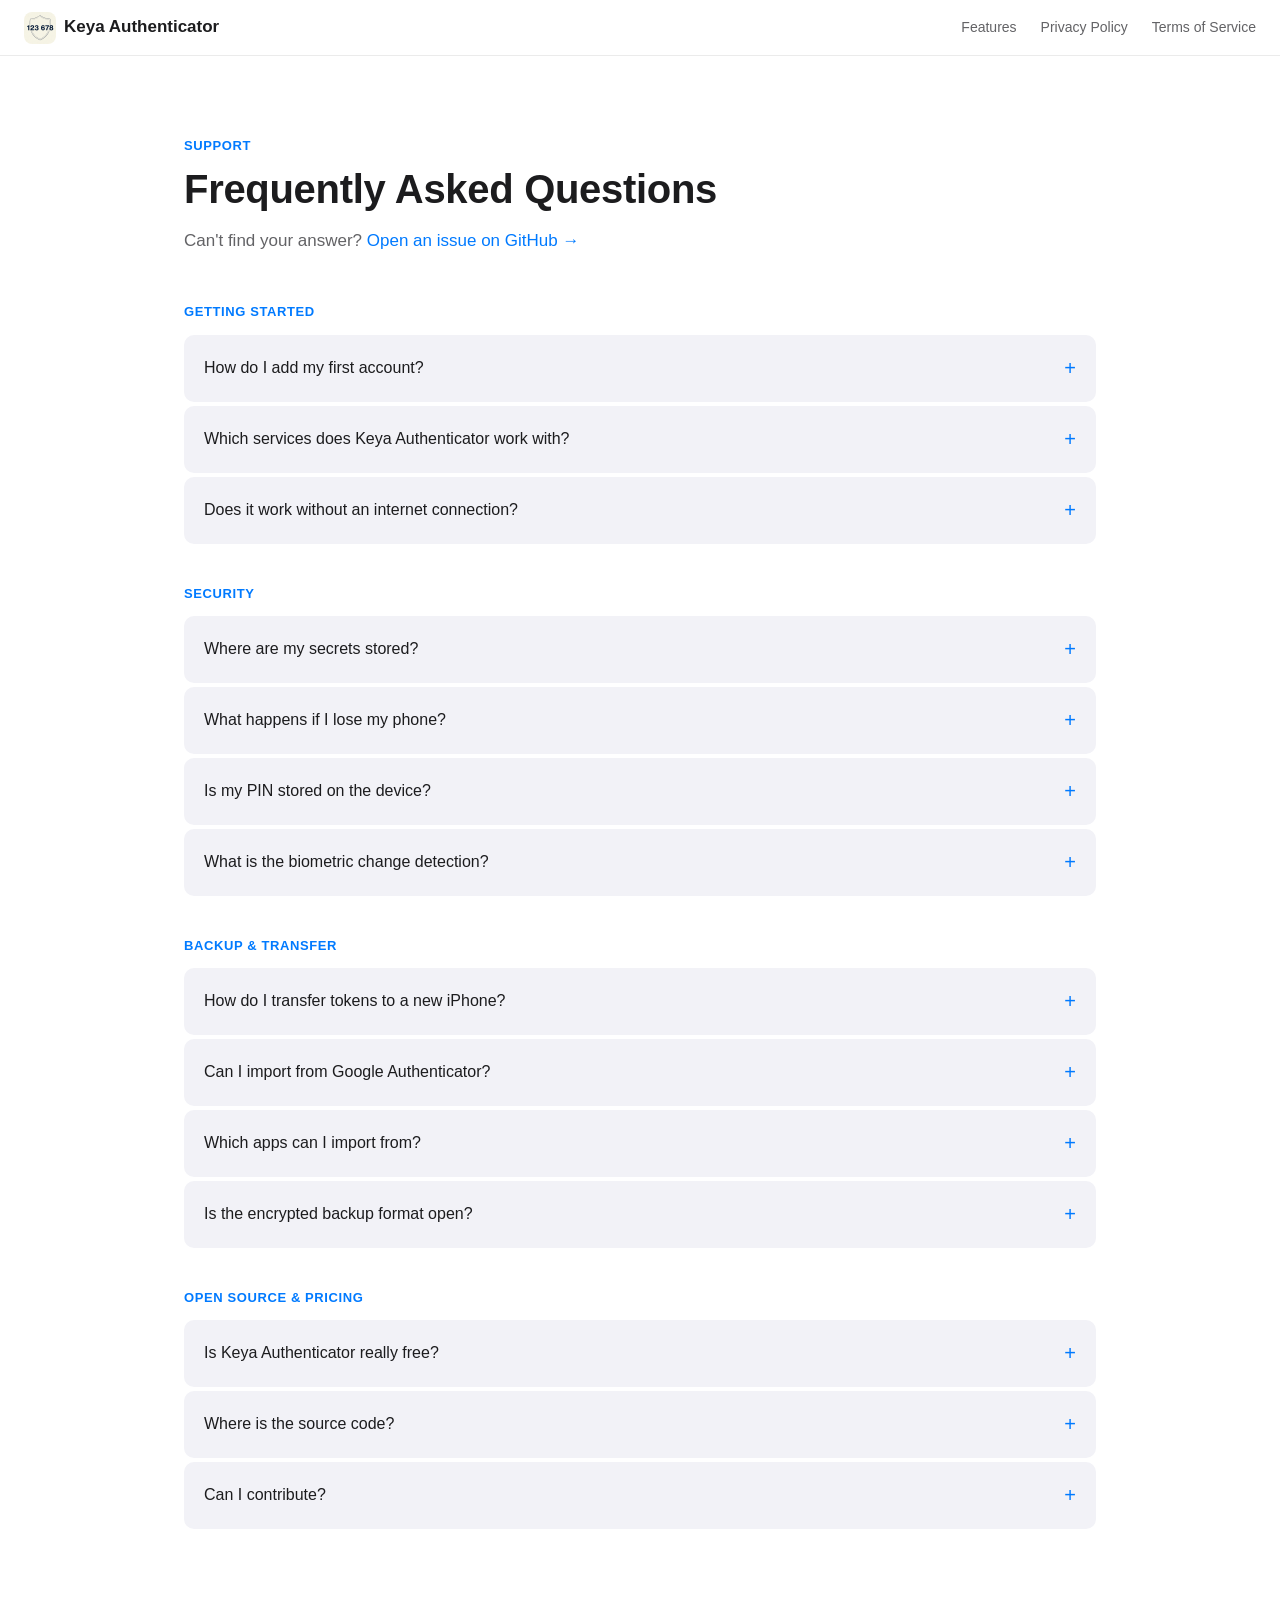
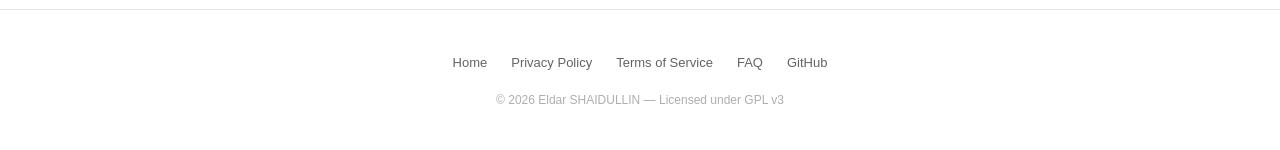
==== docs/faq.html @ 8ba1ea41 "Add docs, license, and readme" ====
<!DOCTYPE html>
<html lang="en">
<head>
  <meta charset="UTF-8" />
  <meta name="viewport" content="width=device-width, initial-scale=1.0" />
  <title>FAQ — Keya Authenticator</title>
  <meta name="description" content="Frequently asked questions about Keya Authenticator." />
  <link rel="stylesheet" href="style.css" />
</head>
<body>

<nav class="nav">
  <a class="nav-brand" href="index.html">
    <img class="app-icon" src="icon.png" alt="Keya Authenticator" />
    Keya Authenticator
  </a>
  <ul class="nav-links">
    <li><a href="index.html#features">Features</a></li>
    <li><a href="privacy.html">Privacy Policy</a></li>
    <li><a href="terms.html">Terms of Service</a></li>
  </ul>
</nav>

<div class="section">
  <div class="section-label">Support</div>
  <h2>Frequently Asked Questions</h2>
  <p class="section-sub">Can't find your answer?
    <a href="https://github.com/esxx/Keya-Authenticator/issues" style="color:var(--blue);text-decoration:none;">Open an issue on GitHub →</a>
  </p>

  <!-- Getting Started -->
  <h3 style="font-size:13px;font-weight:600;letter-spacing:.6px;text-transform:uppercase;color:var(--blue);margin-bottom:12px;">Getting Started</h3>
  <div class="faq-list" style="margin-bottom:40px;">

    <details>
      <summary>How do I add my first account?</summary>
      <div class="faq-answer">
        Tap the <strong>+</strong> button in the top-right corner. You can scan a QR
        code from your computer screen, import a QR code saved as a photo, or enter
        the secret key manually. Most services show a QR code on their
        "Two-factor authentication setup" page.
      </div>
    </details>

    <details>
      <summary>Which services does Keya Authenticator work with?</summary>
      <div class="faq-answer">
        Any service that supports the TOTP standard (RFC 6238) or HOTP standard
        (RFC 4226). This includes Google, GitHub, Dropbox, Twitter/X, Amazon AWS,
        Microsoft, Facebook, Apple ID, and hundreds more.
      </div>
    </details>

    <details>
      <summary>Does it work without an internet connection?</summary>
      <div class="faq-answer">
        Yes — completely. TOTP codes are generated mathematically from your secret
        and the current time. No network connection is ever needed, and the app has
        no network entitlements at all.
      </div>
    </details>

  </div>

  <!-- Security -->
  <h3 style="font-size:13px;font-weight:600;letter-spacing:.6px;text-transform:uppercase;color:var(--blue);margin-bottom:12px;">Security</h3>
  <div class="faq-list" style="margin-bottom:40px;">

    <details>
      <summary>Where are my secrets stored?</summary>
      <div class="faq-answer">
        All 2FA secrets are stored in the iOS Keychain using
        <code>kSecAttrAccessibleWhenUnlockedThisDeviceOnly</code>. This means they
        are encrypted by the secure enclave, unavailable when the screen is locked,
        and cannot be transferred to another device via backup.
      </div>
    </details>

    <details>
      <summary>What happens if I lose my phone?</summary>
      <div class="faq-answer">
        <strong>Your codes are gone unless you have a backup.</strong> This is by
        design — the strict Keychain protection that keeps your secrets safe also
        means they cannot be silently copied. Use <strong>Settings → Export (Backup)</strong>
        regularly and store the backup file somewhere safe (encrypted external drive,
        password manager, etc.).
      </div>
    </details>

    <details>
      <summary>Is my PIN stored on the device?</summary>
      <div class="faq-answer">
        Never in plaintext. Your PIN is hashed using PBKDF2-HMAC-SHA256 with
        100,000 iterations and stored in the Keychain. The original PIN cannot be
        recovered from the stored hash.
      </div>
    </details>

    <details>
      <summary>What is the biometric change detection?</summary>
      <div class="faq-answer">
        Keya Authenticator records a fingerprint of the biometric database when you
        set your PIN. If new fingerprints or Face ID scans are added to your device,
        the app detects the change and disables biometric unlock as a security
        precaution. You can re-enable it in <strong>Settings → App Lock</strong>
        after confirming the change was made by you.
      </div>
    </details>

  </div>

  <!-- Backup & Transfer -->
  <h3 style="font-size:13px;font-weight:600;letter-spacing:.6px;text-transform:uppercase;color:var(--blue);margin-bottom:12px;">Backup &amp; Transfer</h3>
  <div class="faq-list" style="margin-bottom:40px;">

    <details>
      <summary>How do I transfer tokens to a new iPhone?</summary>
      <div class="faq-answer">
        Go to <strong>Settings → Export (Backup)</strong> and create an encrypted
        backup. Save the file to Files, AirDrop it to your new phone, then open ES
        Authenticator on the new device and import the backup.
        Alternatively, export individual tokens as QR codes and scan them on the
        new device.
      </div>
    </details>

    <details>
      <summary>Can I import from Google Authenticator?</summary>
      <div class="faq-answer">
        Yes. In Google Authenticator, go to <strong>Transfer accounts → Export accounts</strong>
        and scan the QR code(s) with Keya Authenticator's import function. All tokens
        will be imported in one step.
      </div>
    </details>

    <details>
      <summary>Which apps can I import from?</summary>
      <div class="faq-answer">
        Keya Authenticator supports importing from:
        <ul style="margin-top:8px;">
          <li>Google Authenticator (migration QR codes)</li>
          <li>Aegis (JSON export)</li>
          <li>2FAS (JSON export)</li>
          <li>Raivo (JSON export)</li>
          <li>LastPass Authenticator</li>
          <li>Keya Authenticator encrypted or plaintext JSON backups</li>
          <li>Any plain <code>otpauth://</code> URI or QR code</li>
        </ul>
      </div>
    </details>

    <details>
      <summary>Is the encrypted backup format open?</summary>
      <div class="faq-answer">
        Yes. Backups use AES-256-GCM encryption with a PBKDF2-HMAC-SHA256 derived
        key (100,000 iterations). The format is documented in the source code and
        can be decrypted with any standard cryptographic tool given the password.
      </div>
    </details>

  </div>

  <!-- Open Source -->
  <h3 style="font-size:13px;font-weight:600;letter-spacing:.6px;text-transform:uppercase;color:var(--blue);margin-bottom:12px;">Open Source &amp; Pricing</h3>
  <div class="faq-list">

    <details>
      <summary>Is Keya Authenticator really free?</summary>
      <div class="faq-answer">
        Yes, completely and permanently. All features are available with no purchase.
        The optional tip jar in Settings lets you support development if you find the
        app valuable, but it is entirely voluntary and unlocks nothing.
      </div>
    </details>

    <details>
      <summary>Where is the source code?</summary>
      <div class="faq-answer">
        On GitHub at
        <a href="https://github.com/esxx/Keya-Authenticator">github.com/esxx/keya-authenticator</a>,
        licensed under GPL v3. You can read it, audit it, compile it yourself, or
        contribute.
      </div>
    </details>

    <details>
      <summary>Can I contribute?</summary>
      <div class="faq-answer">
        Absolutely. Open an issue or a pull request on GitHub. Please note that by
        contributing you agree that your code will be licensed under GPL v3.
      </div>
    </details>

  </div>
</div>

<footer>
  <ul class="footer-links">
    <li><a href="index.html">Home</a></li>
    <li><a href="privacy.html">Privacy Policy</a></li>
    <li><a href="terms.html">Terms of Service</a></li>
    <li><a href="faq.html">FAQ</a></li>
    <li><a href="https://github.com/esxx/Keya-Authenticator">GitHub</a></li>
  </ul>
  <p>© 2026 Eldar SHAIDULLIN — Licensed under GPL v3</p>
</footer>

</body>
</html>
---- docs/style.css ----
/* ─── Reset & Base ─────────────────────────────────────────────────── */
*, *::before, *::after { box-sizing: border-box; margin: 0; padding: 0; }

:root {
  --blue:        #007AFF;
  --blue-dark:   #0056CC;
  --red:         #FF3B30;
  --green:       #34C759;
  --gray-1:      #1C1C1E;
  --gray-2:      #3A3A3C;
  --gray-3:      #636366;
  --gray-4:      #AEAEB2;
  --gray-5:      #E5E5EA;
  --gray-6:      #F2F2F7;
  --white:       #FFFFFF;
  --radius-sm:   10px;
  --radius-md:   16px;
  --radius-lg:   24px;
  --shadow:      0 4px 24px rgba(0,0,0,.08);
  --shadow-lg:   0 12px 48px rgba(0,0,0,.14);
  --nav-height:  56px;
  --font:        -apple-system, "SF Pro Display", BlinkMacSystemFont, "Segoe UI", sans-serif;
  --font-round:  -apple-system, "SF Pro Rounded", BlinkMacSystemFont, sans-serif;
}

html { scroll-behavior: smooth; -webkit-text-size-adjust: 100%; }

body {
  font-family: var(--font);
  background: var(--white);
  color: var(--gray-1);
  line-height: 1.55;
  -webkit-font-smoothing: antialiased;
}

/* ─── Nav ────────────────────────────────────────────────────────────── */
.nav {
  position: sticky;
  top: 0;
  z-index: 100;
  height: var(--nav-height);
  display: flex;
  align-items: center;
  justify-content: space-between;
  padding: 0 24px;
  background: rgba(255,255,255,.72);
  backdrop-filter: saturate(180%) blur(20px);
  -webkit-backdrop-filter: saturate(180%) blur(20px);
  border-bottom: 1px solid rgba(0,0,0,.08);
}

.nav-brand {
  display: flex;
  align-items: center;
  gap: 8px;
  font-size: 17px;
  font-weight: 600;
  color: var(--gray-1);
  text-decoration: none;
}

.nav-brand .app-icon {
  width: 32px;
  height: 32px;
  border-radius: 8px;
  overflow: hidden;
  flex-shrink: 0;
}

.nav-links {
  display: flex;
  gap: 24px;
  list-style: none;
}

.nav-links a {
  font-size: 14px;
  font-weight: 500;
  color: var(--gray-3);
  text-decoration: none;
  transition: color .15s;
}

.nav-links a:hover { color: var(--blue); }

/* ─── Hero ───────────────────────────────────────────────────────────── */
.hero {
  text-align: center;
  padding: 96px 24px 80px;
  background: linear-gradient(180deg, #F2F2F7 0%, #FFFFFF 100%);
}

.hero-badge {
  display: inline-flex;
  align-items: center;
  gap: 6px;
  background: rgba(0,122,255,.10);
  color: var(--blue);
  font-size: 13px;
  font-weight: 600;
  padding: 5px 12px;
  border-radius: 100px;
  margin-bottom: 20px;
  letter-spacing: .2px;
}

.hero h1 {
  font-size: clamp(36px, 6vw, 64px);
  font-weight: 700;
  letter-spacing: -.5px;
  line-height: 1.1;
  margin-bottom: 20px;
  color: var(--gray-1);
}

.hero-sub {
  font-size: clamp(16px, 2.5vw, 20px);
  color: var(--gray-3);
  max-width: 560px;
  margin: 0 auto 40px;
  line-height: 1.5;
}

.btn-group {
  display: flex;
  gap: 12px;
  justify-content: center;
  flex-wrap: wrap;
}

.btn {
  display: inline-flex;
  align-items: center;
  gap: 8px;
  padding: 13px 24px;
  border-radius: var(--radius-sm);
  font-size: 15px;
  font-weight: 600;
  text-decoration: none;
  transition: transform .15s, box-shadow .15s, opacity .15s;
  cursor: pointer;
  border: none;
}

.btn:hover { transform: translateY(-1px); box-shadow: var(--shadow); }
.btn:active { transform: translateY(0); opacity: .85; }

.btn-primary {
  background: var(--blue);
  color: var(--white);
}

.btn-secondary {
  background: var(--gray-6);
  color: var(--gray-1);
}

.app-store-badge {
  height: 44px;
  display: inline-block;
  background: var(--gray-1);
  color: var(--white);
  padding: 0 20px;
  border-radius: 10px;
  font-size: 14px;
  font-weight: 600;
  line-height: 44px;
  text-decoration: none;
  transition: opacity .15s;
}
.app-store-badge:hover { opacity: .85; }

/* ─── Section ────────────────────────────────────────────────────────── */
.section {
  padding: 80px 24px;
  max-width: 960px;
  margin: 0 auto;
}

.section-label {
  font-size: 13px;
  font-weight: 600;
  letter-spacing: .6px;
  text-transform: uppercase;
  color: var(--blue);
  margin-bottom: 10px;
}

.section h2 {
  font-size: clamp(26px, 4vw, 40px);
  font-weight: 700;
  letter-spacing: -.3px;
  line-height: 1.15;
  margin-bottom: 16px;
}

.section-sub {
  font-size: 17px;
  color: var(--gray-3);
  max-width: 560px;
  margin-bottom: 48px;
  line-height: 1.55;
}

/* ─── Feature Grid ───────────────────────────────────────────────────── */
.feature-grid {
  display: grid;
  grid-template-columns: repeat(auto-fill, minmax(260px, 1fr));
  gap: 16px;
}

.feature-card {
  background: var(--gray-6);
  border-radius: var(--radius-md);
  padding: 28px 24px;
  transition: transform .2s, box-shadow .2s;
}

.feature-card:hover {
  transform: translateY(-3px);
  box-shadow: var(--shadow);
}

.feature-icon {
  width: 48px;
  height: 48px;
  border-radius: 12px;
  display: flex;
  align-items: center;
  justify-content: center;
  font-size: 22px;
  margin-bottom: 16px;
}

.feature-card h3 {
  font-size: 17px;
  font-weight: 600;
  margin-bottom: 6px;
}

.feature-card p {
  font-size: 14px;
  color: var(--gray-3);
  line-height: 1.5;
}

/* ─── Highlight Banner ───────────────────────────────────────────────── */
.banner {
  background: linear-gradient(135deg, #007AFF 0%, #0056CC 100%);
  border-radius: var(--radius-lg);
  padding: 56px 40px;
  text-align: center;
  color: var(--white);
  margin: 0 24px;
}

.banner h2 {
  font-size: clamp(24px, 4vw, 36px);
  font-weight: 700;
  letter-spacing: -.3px;
  margin-bottom: 12px;
}

.banner p {
  font-size: 17px;
  opacity: .85;
  max-width: 480px;
  margin: 0 auto 32px;
  line-height: 1.5;
}

/* ─── Privacy Pillars ────────────────────────────────────────────────── */
.pillar-grid {
  display: grid;
  grid-template-columns: repeat(auto-fill, minmax(220px, 1fr));
  gap: 16px;
}

.pillar {
  border: 1.5px solid var(--gray-5);
  border-radius: var(--radius-md);
  padding: 24px;
  text-align: center;
}

.pillar .icon { font-size: 32px; margin-bottom: 12px; display: block; }
.pillar h3 { font-size: 15px; font-weight: 600; margin-bottom: 6px; }
.pillar p  { font-size: 13px; color: var(--gray-3); line-height: 1.5; }

/* ─── Prose (privacy / terms) ────────────────────────────────────────── */
.prose {
  max-width: 720px;
  margin: 0 auto;
  padding: 64px 24px;
}

.prose h1 {
  font-size: clamp(28px, 4vw, 40px);
  font-weight: 700;
  letter-spacing: -.3px;
  margin-bottom: 8px;
}

.prose .meta {
  font-size: 14px;
  color: var(--gray-4);
  margin-bottom: 40px;
  display: block;
}

.prose h2 {
  font-size: 20px;
  font-weight: 600;
  margin: 40px 0 10px;
}

.prose p, .prose li {
  font-size: 16px;
  color: var(--gray-2);
  line-height: 1.7;
  margin-bottom: 12px;
}

.prose ul { padding-left: 20px; }
.prose ul li { margin-bottom: 6px; }

.prose a { color: var(--blue); text-decoration: none; }
.prose a:hover { text-decoration: underline; }

.prose .callout {
  background: rgba(0,122,255,.07);
  border-left: 3px solid var(--blue);
  border-radius: 0 var(--radius-sm) var(--radius-sm) 0;
  padding: 16px 20px;
  margin: 24px 0;
  font-size: 15px;
  color: var(--gray-1);
}

/* ─── FAQ ────────────────────────────────────────────────────────────── */
.faq-list { display: flex; flex-direction: column; gap: 2px; }

details {
  border-radius: var(--radius-sm);
  overflow: hidden;
}

details + details { margin-top: 2px; }

summary {
  display: flex;
  justify-content: space-between;
  align-items: center;
  padding: 18px 20px;
  font-size: 16px;
  font-weight: 500;
  background: var(--gray-6);
  cursor: pointer;
  list-style: none;
  -webkit-appearance: none;
  gap: 12px;
}

summary::-webkit-details-marker { display: none; }

summary::after {
  content: "+";
  font-size: 20px;
  font-weight: 300;
  color: var(--blue);
  flex-shrink: 0;
  transition: transform .2s;
}

details[open] summary::after { transform: rotate(45deg); }
details[open] summary { background: var(--gray-5); }

.faq-answer {
  padding: 16px 20px 20px;
  font-size: 15px;
  color: var(--gray-2);
  line-height: 1.65;
  background: var(--gray-6);
}

/* ─── Footer ─────────────────────────────────────────────────────────── */
footer {
  border-top: 1px solid var(--gray-5);
  padding: 40px 24px;
  text-align: center;
}

.footer-links {
  display: flex;
  justify-content: center;
  gap: 24px;
  flex-wrap: wrap;
  list-style: none;
  margin-bottom: 16px;
}

.footer-links a {
  font-size: 13px;
  color: var(--gray-3);
  text-decoration: none;
  transition: color .15s;
}

.footer-links a:hover { color: var(--blue); }

footer p {
  font-size: 12px;
  color: var(--gray-4);
  line-height: 1.6;
}

/* ─── Divider ────────────────────────────────────────────────────────── */
.divider {
  height: 1px;
  background: var(--gray-5);
  margin: 0 24px;
}

/* ─── Dark mode ──────────────────────────────────────────────────────── */
@media (prefers-color-scheme: dark) {
  body { background: #000; color: #F5F5F7; }

  .nav {
    background: rgba(0,0,0,.72);
    border-bottom-color: rgba(255,255,255,.1);
  }

  .nav-brand { color: #F5F5F7; }

  .hero { background: linear-gradient(180deg, #1C1C1E 0%, #000 100%); }
  .hero h1 { color: #F5F5F7; }

  .feature-card { background: #1C1C1E; }
  .pillar { border-color: #3A3A3C; }

  .prose h1, .prose h2 { color: #F5F5F7; }
  .prose p, .prose li { color: #AEAEB2; }
  .prose .callout { background: rgba(0,122,255,.12); color: #F5F5F7; }

  summary { background: #1C1C1E; color: #F5F5F7; }
  details[open] summary { background: #2C2C2E; }
  .faq-answer { background: #1C1C1E; color: #AEAEB2; }

  .divider { background: #3A3A3C; }
  footer { border-top-color: #3A3A3C; }
}

/* ─── Responsive ─────────────────────────────────────────────────────── */
@media (max-width: 600px) {
  .nav-links { display: none; }
  .hero { padding: 64px 20px 56px; }
  .banner { padding: 40px 24px; margin: 0 16px; }
  .section { padding: 56px 20px; }
}
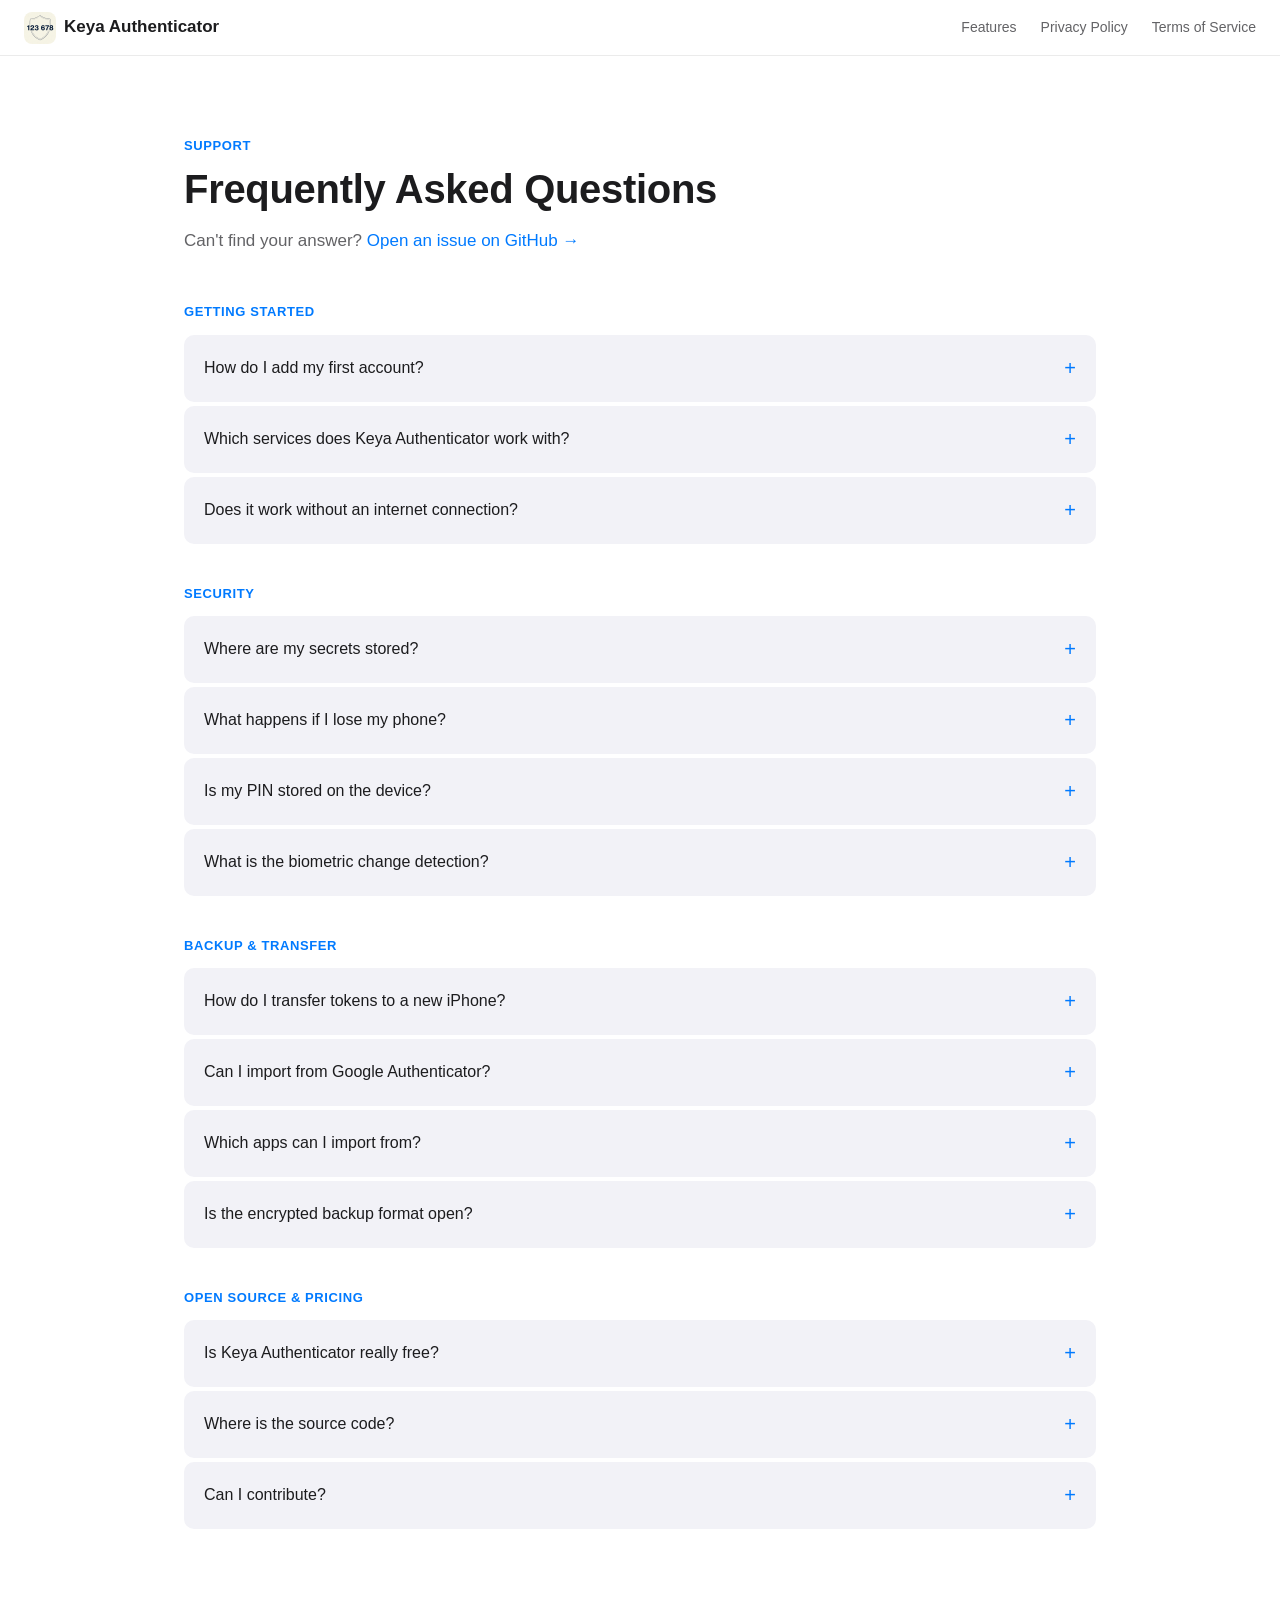
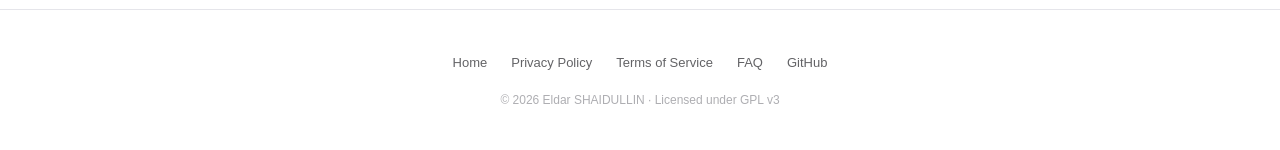
==== commit 586b7cd9: "Update website and README" ====
--- a/docs/faq.html
+++ b/docs/faq.html
@@ -3,7 +3,7 @@
 <head>
   <meta charset="UTF-8" />
   <meta name="viewport" content="width=device-width, initial-scale=1.0" />
-  <title>FAQ — Keya Authenticator</title>
+  <title>FAQ | Keya Authenticator</title>
   <meta name="description" content="Frequently asked questions about Keya Authenticator." />
   <link rel="stylesheet" href="style.css" />
 </head>
@@ -54,7 +54,7 @@
     <details>
       <summary>Does it work without an internet connection?</summary>
       <div class="faq-answer">
-        Yes — completely. TOTP codes are generated mathematically from your secret
+        Yes, completely. TOTP codes are generated mathematically from your secret
         and the current time. No network connection is ever needed, and the app has
         no network entitlements at all.
       </div>
@@ -80,7 +80,7 @@
       <summary>What happens if I lose my phone?</summary>
       <div class="faq-answer">
         <strong>Your codes are gone unless you have a backup.</strong> This is by
-        design — the strict Keychain protection that keeps your secrets safe also
+        design: the strict Keychain protection that keeps your secrets safe also
         means they cannot be silently copied. Use <strong>Settings → Export (Backup)</strong>
         regularly and store the backup file somewhere safe (encrypted external drive,
         password manager, etc.).
@@ -117,7 +117,7 @@
       <summary>How do I transfer tokens to a new iPhone?</summary>
       <div class="faq-answer">
         Go to <strong>Settings → Export (Backup)</strong> and create an encrypted
-        backup. Save the file to Files, AirDrop it to your new phone, then open ES
+        backup. Save the file to Files, AirDrop it to your new phone, then open Keya
         Authenticator on the new device and import the backup.
         Alternatively, export individual tokens as QR codes and scan them on the
         new device.
@@ -141,7 +141,7 @@
           <li>Google Authenticator (migration QR codes)</li>
           <li>Aegis (JSON export)</li>
           <li>2FAS (JSON export)</li>
-          <li>Raivo (JSON export)</li>
+          <li>Raivo (the JSON file from its encrypted ZIP export; extract the archive on a computer first)</li>
           <li>LastPass Authenticator</li>
           <li>Keya Authenticator encrypted or plaintext JSON backups</li>
           <li>Any plain <code>otpauth://</code> URI or QR code</li>
@@ -153,7 +153,7 @@
       <summary>Is the encrypted backup format open?</summary>
       <div class="faq-answer">
         Yes. Backups use AES-256-GCM encryption with a PBKDF2-HMAC-SHA256 derived
-        key (100,000 iterations). The format is documented in the source code and
+        key (600,000 iterations). The format is documented in the source code and
         can be decrypted with any standard cryptographic tool given the password.
       </div>
     </details>
@@ -202,7 +202,7 @@
     <li><a href="faq.html">FAQ</a></li>
     <li><a href="https://github.com/esxx/Keya-Authenticator">GitHub</a></li>
   </ul>
-  <p>© 2026 Eldar SHAIDULLIN — Licensed under GPL v3</p>
+  <p>© 2026 Eldar SHAIDULLIN · Licensed under GPL v3</p>
 </footer>
 
 </body>
--- a/docs/style.css
+++ b/docs/style.css
@@ -287,6 +287,31 @@
 .pillar h3 { font-size: 15px; font-weight: 600; margin-bottom: 6px; }
 .pillar p  { font-size: 13px; color: var(--gray-3); line-height: 1.5; }
 
+/* ─── Language Switcher ──────────────────────────────────────────────── */
+.lang-switcher {
+  display: flex;
+  gap: 8px;
+  flex-wrap: wrap;
+  margin-bottom: 32px;
+}
+.lang-switcher a {
+  font-size: 13px;
+  font-weight: 500;
+  color: var(--gray-3);
+  text-decoration: none;
+  padding: 4px 10px;
+  border-radius: 100px;
+  border: 1px solid var(--gray-5);
+  transition: color .15s, border-color .15s, background .15s;
+}
+.lang-switcher a:hover { color: var(--blue); border-color: var(--blue); }
+.lang-switcher a.active {
+  color: var(--blue);
+  border-color: var(--blue);
+  background: rgba(0,122,255,.08);
+  font-weight: 600;
+}
+
 /* ─── Prose (privacy / terms) ────────────────────────────────────────── */
 .prose {
   max-width: 720px;
@@ -448,6 +473,9 @@
 
   .divider { background: #3A3A3C; }
   footer { border-top-color: #3A3A3C; }
+
+  .lang-switcher a { color: #AEAEB2; border-color: #3A3A3C; }
+  .lang-switcher a.active { color: var(--blue); border-color: var(--blue); background: rgba(0,122,255,.15); }
 }
 
 /* ─── Responsive ─────────────────────────────────────────────────────── */
